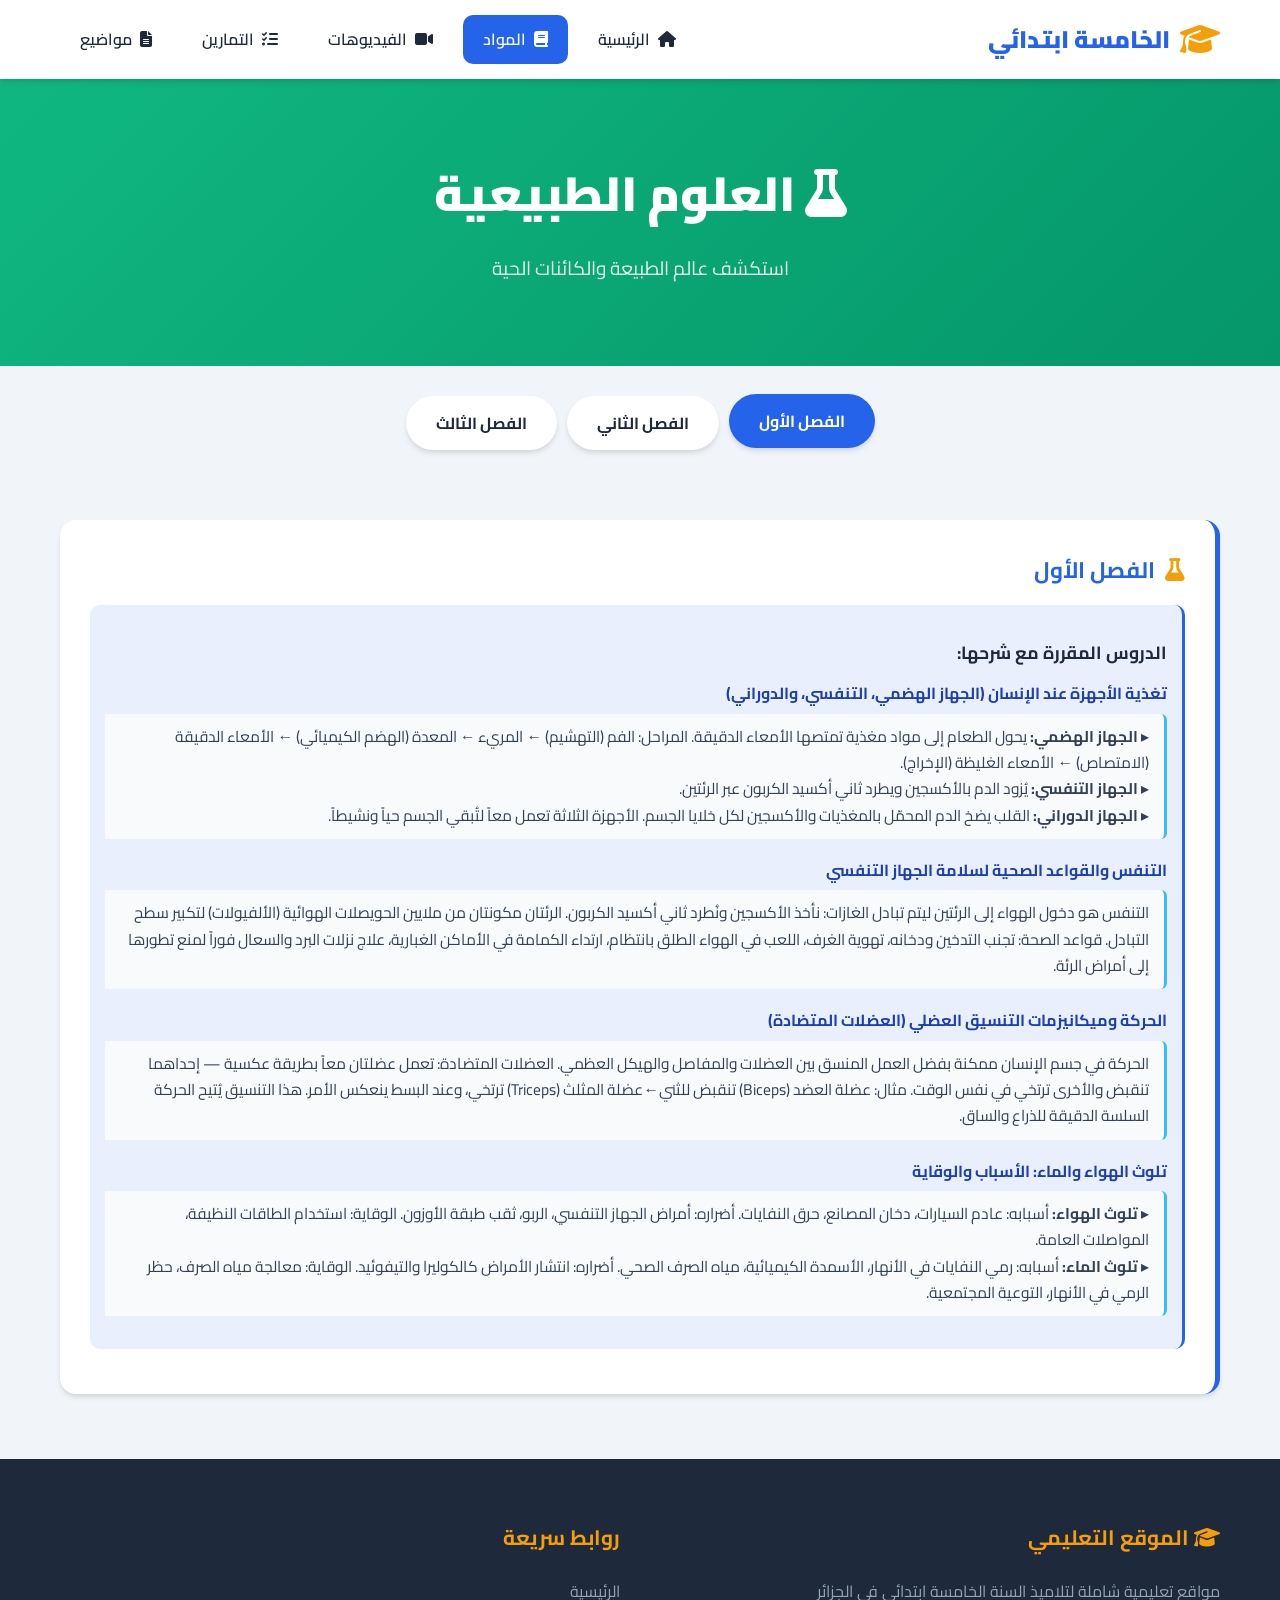
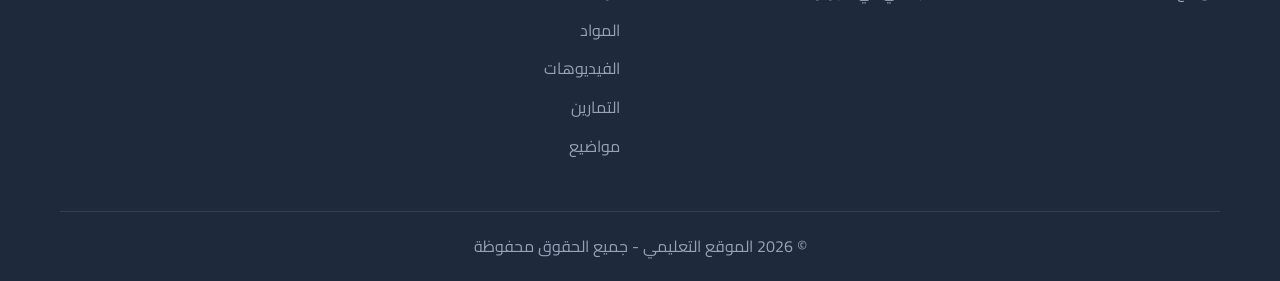
==== science.html @ 1657d635 "Add files via upload" ====
<!DOCTYPE html>
<html lang="ar" dir="rtl">
<head>
    <meta charset="UTF-8">
    <meta name="viewport" content="width=device-width, initial-scale=1.0">
    <title>العلوم الطبيعية - السنة الخامسة ابتدائي</title>
    <link rel="stylesheet" href="style.css">
    <link href="https://fonts.googleapis.com/css2?family=Cairo:wght@400;600;700;900&display=swap" rel="stylesheet">
    <link rel="stylesheet" href="https://cdnjs.cloudflare.com/ajax/libs/font-awesome/6.4.0/css/all.min.css">
</head>
<body>
    <nav class="navbar">
        <div class="container">
            <a href="index.html" class="logo">
                <i class="fas fa-graduation-cap"></i>
                الخامسة ابتدائي
            </a>
            <ul class="nav-links">
                <li><a href="index.html"><i class="fas fa-home"></i> الرئيسية</a></li>
                <li><a href="subjects.html" class="active"><i class="fas fa-book"></i> المواد</a></li>
                <li><a href="videos.html"><i class="fas fa-video"></i> الفيديوهات</a></li>
                <li><a href="tests.html"><i class="fas fa-tasks"></i> التمارين</a></li>
                <li><a href="topics.html"><i class="fas fa-file-alt"></i> مواضيع</a></li>
            </ul>
            <button class="menu-toggle" id="menuToggle">
                <i class="fas fa-bars"></i>
            </button>
        </div>
    </nav>

    <header class="page-header" style="background: linear-gradient(135deg, #10b981, #059669);">
        <h1><i class="fas fa-flask"></i> العلوم الطبيعية</h1>
        <p>استكشف عالم الطبيعة والكائنات الحية</p>
    </header>

    <div class="tabs">
        <button class="tab-btn active" data-tab="semester1">الفصل الأول</button>
        <button class="tab-btn" data-tab="semester2">الفصل الثاني</button>
        <button class="tab-btn" data-tab="semester3">الفصل الثالث</button>
    </div>

                    <div class="content-section active" data-content="semester1">
        <div class="lesson-card">
            <h3><i class="fas fa-flask"></i> الفصل الأول</h3>
            <div class="lesson-content">
                <div class="highlight">
                    <h4>الدروس المقررة مع شرحها:</h4>
                    <ul style="list-style: none; padding-right: 0;">
                        <li style="margin-bottom: 18px; line-height: 1.7;">
                            <strong style="color: #1e40af;">تغذية الأجهزة عند الإنسان (الجهاز الهضمي، التنفسي، والدوراني)</strong>
                            <p style="margin: 6px 0 0 0; color: #334155; font-size: 0.97em; padding: 10px 15px; background: #f8fafc; border-right: 3px solid #38bdf8; border-radius: 0 6px 6px 0;">▸ <b>الجهاز الهضمي:</b> يحول الطعام إلى مواد مغذية تمتصها الأمعاء الدقيقة. المراحل: الفم (التهشيم) ← المريء ← المعدة (الهضم الكيميائي) ← الأمعاء الدقيقة (الامتصاص) ← الأمعاء الغليظة (الإخراج).<br>▸ <b>الجهاز التنفسي:</b> يُزود الدم بالأكسجين ويطرد ثاني أكسيد الكربون عبر الرئتين.<br>▸ <b>الجهاز الدوراني:</b> القلب يضخ الدم المحمّل بالمغذيات والأكسجين لكل خلايا الجسم. الأجهزة الثلاثة تعمل معاً لتُبقي الجسم حياً ونشيطاً.</p>
                        </li>
                        <li style="margin-bottom: 18px; line-height: 1.7;">
                            <strong style="color: #1e40af;">التنفس والقواعد الصحية لسلامة الجهاز التنفسي</strong>
                            <p style="margin: 6px 0 0 0; color: #334155; font-size: 0.97em; padding: 10px 15px; background: #f8fafc; border-right: 3px solid #38bdf8; border-radius: 0 6px 6px 0;">التنفس هو دخول الهواء إلى الرئتين ليتم تبادل الغازات: نأخذ الأكسجين ونُطرد ثاني أكسيد الكربون. الرئتان مكونتان من ملايين الحويصلات الهوائية (الألفيولات) لتكبير سطح التبادل. قواعد الصحة: تجنب التدخين ودخانه، تهوية الغرف، اللعب في الهواء الطلق بانتظام، ارتداء الكمامة في الأماكن الغبارية، علاج نزلات البرد والسعال فوراً لمنع تطورها إلى أمراض الرئة.</p>
                        </li>
                        <li style="margin-bottom: 18px; line-height: 1.7;">
                            <strong style="color: #1e40af;">الحركة وميكانيزمات التنسيق العضلي (العضلات المتضادة)</strong>
                            <p style="margin: 6px 0 0 0; color: #334155; font-size: 0.97em; padding: 10px 15px; background: #f8fafc; border-right: 3px solid #38bdf8; border-radius: 0 6px 6px 0;">الحركة في جسم الإنسان ممكنة بفضل العمل المنسق بين العضلات والمفاصل والهيكل العظمي. العضلات المتضادة: تعمل عضلتان معاً بطريقة عكسية — إحداهما تنقبض والأخرى ترتخي في نفس الوقت. مثال: عضلة العضد (Biceps) تنقبض للثني←عضلة المثلث (Triceps) ترتخي، وعند البسط ينعكس الأمر. هذا التنسيق يُتيح الحركة السلسة الدقيقة للذراع والساق.</p>
                        </li>
                        <li style="margin-bottom: 18px; line-height: 1.7;">
                            <strong style="color: #1e40af;">تلوث الهواء والماء: الأسباب والوقاية</strong>
                            <p style="margin: 6px 0 0 0; color: #334155; font-size: 0.97em; padding: 10px 15px; background: #f8fafc; border-right: 3px solid #38bdf8; border-radius: 0 6px 6px 0;">▸ <b>تلوث الهواء:</b> أسبابه: عادم السيارات، دخان المصانع، حرق النفايات. أضراره: أمراض الجهاز التنفسي، الربو، ثقب طبقة الأوزون. الوقاية: استخدام الطاقات النظيفة، المواصلات العامة.<br>▸ <b>تلوث الماء:</b> أسبابه: رمي النفايات في الأنهار، الأسمدة الكيميائية، مياه الصرف الصحي. أضراره: انتشار الأمراض كالكوليرا والتيفوئيد. الوقاية: معالجة مياه الصرف، حظر الرمي في الأنهار، التوعية المجتمعية.</p>
                        </li>
                    </ul>
                </div>
            </div>
        </div>
    </div>

    <div class="content-section" data-content="semester2">
        <div class="lesson-card">
            <h3><i class="fas fa-flask"></i> الفصل الثاني</h3>
            <div class="lesson-content">
                <div class="highlight">
                    <h4>الدروس المقررة مع شرحها:</h4>
                    <ul style="list-style: none; padding-right: 0;">
                        <li style="margin-bottom: 18px; line-height: 1.7;">
                            <strong style="color: #1e40af;">النبات الأخضر: امتصاص الماء والأملاح المعدنية (العناصر الضرورية)</strong>
                            <p style="margin: 6px 0 0 0; color: #334155; font-size: 0.97em; padding: 10px 15px; background: #f8fafc; border-right: 3px solid #38bdf8; border-radius: 0 6px 6px 0;">النبات الأخضر يعيش ويكبر بفضل عمليتين رئيسيتين: 1) امتصاص الماء والأملاح المعدنية من التربة عبر الجذور (النسغ الخام). 2) إنتاج الغذاء في الأوراق عبر عملية البناء الضوئي باستخدام ضوء الشمس وثاني أكسيد الكربون والماء (النسغ النضيج). العناصر الضرورية للنبات: الحديد (اخضرار الأوراق)، الآزوت (النمو)، الفسفور (نمو الجذور). الأسمدة الطبيعية والكيميائية تُعوّض النقص في هذه العناصر.</p>
                        </li>
                        <li style="margin-bottom: 18px; line-height: 1.7;">
                            <strong style="color: #1e40af;">تكاثر النباتات ذات الأزهار (الإنتاش، التلقيح، وتكون البذور)</strong>
                            <p style="margin: 6px 0 0 0; color: #334155; font-size: 0.97em; padding: 10px 15px; background: #f8fafc; border-right: 3px solid #38bdf8; border-radius: 0 6px 6px 0;">1) <b>التلقيح:</b> نقل حبوب اللقاح من المأبر (أعضاء التذكير) إلى الميسم (أعضاء التأنيث) بواسطة الريح أو الحشرات أو الماء. 2) <b>الإخصاب:</b> اندماج الخلية الذكرية مع البويضة لتشكيل البُذرة. 3) <b>تكون الثمرة:</b> المبيض يتطور ليصبح ثمرة تحمي البذور. 4) <b>الإنتاش:</b> انطلاق نمو البذرة بوجود الماء والحرارة والهواء لتظهر النبتة الصغيرة.</p>
                        </li>
                        <li style="margin-bottom: 18px; line-height: 1.7;">
                            <strong style="color: #1e40af;">تكاثر النباتات عديمة الأزهار</strong>
                            <p style="margin: 6px 0 0 0; color: #334155; font-size: 0.97em; padding: 10px 15px; background: #f8fafc; border-right: 3px solid #38bdf8; border-radius: 0 6px 6px 0;">بعض النباتات لا تُنتج بذوراً وتتكاثر بطرق خضرية (لا جنسية):<br>▸ <b>العُقل (الخُصلات):</b> قطع ساقية تُغرس في التربة فتُنتج جذوراً جديدة (مثل الورد).<br>▸ <b>الأبصال:</b> أجزاء سميكة تحت الأرض مثل البصل والثوم والتيوليب.<br>▸ <b>الأرزاق (الريزومات):</b> سيقان أفقية تحت الأرض مثل القمح والنجيل.<br>▸ <b>اللقائح الخضرية:</b> كالفراولة التي تُمد خيوطاً تُنتج نباتات جديدة مماثلة لها تماماً.</p>
                        </li>
                        <li style="margin-bottom: 18px; line-height: 1.7;">
                            <strong style="color: #1e40af;">تكيف النباتات مع وسطها (مقاومة الجفاف في المناطق الصحراوية)</strong>
                            <p style="margin: 6px 0 0 0; color: #334155; font-size: 0.97em; padding: 10px 15px; background: #f8fafc; border-right: 3px solid #38bdf8; border-radius: 0 6px 6px 0;">النباتات الصحراوية طوّرت ميزات رائعة لتبقى حية في ظروف قاسية جداً:<br>▸ <b>الجذور العميقة:</b> تمتد عشرات الأمتار للوصول لمياه الطبقات الجوفية.<br>▸ <b>أوراق شوكية:</b> الأشواك بدل الأوراق تُقلل التبخّر الشديد.<br>▸ <b>ساق سميكة:</b> النباتات الرقيقة تخزّن الماء في سيقانها (كالصبار Cactus).<br>▸ <b>الشمع الواقي:</b> طبقة شمعية تُغطي الأوراق تُقلل ضياع الماء. هذه التكيفات تُعلمنا أن الحياة تجد دائماً طريقها للاستمرار.</p>
                        </li>
                    </ul>
                </div>
            </div>
        </div>
    </div>

    <div class="content-section" data-content="semester3">
        <div class="lesson-card">
            <h3><i class="fas fa-flask"></i> الفصل الثالث</h3>
            <div class="lesson-content">
                <div class="highlight">
                    <h4>الدروس المقررة مع شرحها:</h4>
                    <ul style="list-style: none; padding-right: 0;">
                        <li style="margin-bottom: 18px; line-height: 1.7;">
                            <strong style="color: #1e40af;">الكهرباء في حياتنا: الدارة الكهربائية البسيطة وقواعد الأمن الكهربائي</strong>
                            <p style="margin: 6px 0 0 0; color: #334155; font-size: 0.97em; padding: 10px 15px; background: #f8fafc; border-right: 3px solid #38bdf8; border-radius: 0 6px 6px 0;">الدارة الكهربائية البسيطة تتكون من: مولّد (بطارية) + أسلاك توصيل + مستهلك (مصباح أو محرك) + قاطع (مفتاح). الكهرباء تسري دائماً في دارة مغلقة. إذا انقطع الخط في أي مكان توقف التيار. قواعد الأمن الكهربائي: لا تلمس الأسلاك المتضررة أو المكشوفة. لا تُدخل الأجسام المعدنية في المقابس. ابتعد عن الأعمدة الكهربائية. لا تستخدم الأجهزة الكهربائية بيد مبللة. الماء موصل للكهرباء ويُسبّب الصعق.</p>
                        </li>
                        <li style="margin-bottom: 18px; line-height: 1.7;">
                            <strong style="color: #1e40af;">الكتلة والحجم (العلاقة والقياس وأدوات القياس)</strong>
                            <p style="margin: 6px 0 0 0; color: #334155; font-size: 0.97em; padding: 10px 15px; background: #f8fafc; border-right: 3px solid #38bdf8; border-radius: 0 6px 6px 0;">▸ <b>الكتلة:</b> كمية المادة في جسم ما. تُقاس بـ الكيلوغرام (كغ) أو الغرام (غ). أداة القياس: الميزان. الكتلة لا تتغير بتغير الموضع.<br>▸ <b>الحجم:</b> الحيز الذي يشغله الجسم في الفضاء. تُقاس بـ سم³ أو لتر (ل) أو مل. أداة القياس: المخبار المدرّج (للسوائل). لقياس حجم جسم لا منتظم نغمسه في سائل ونقيس الفرق في المستوى.<br>▸ <b>العلاقة:</b> جسمان بنفس الحجم قد يختلفان في الكتلة (الحديد أثقل من الخشب بنفس الحجم) وهذا ما يُسمى الكثافة.</p>
                        </li>
                        <li style="margin-bottom: 18px; line-height: 1.7;">
                            <strong style="color: #1e40af;">الهواء غاز (خصائصه، انضغاطه، وتمدده)</strong>
                            <p style="margin: 6px 0 0 0; color: #334155; font-size: 0.97em; padding: 10px 15px; background: #f8fafc; border-right: 3px solid #38bdf8; border-radius: 0 6px 6px 0;">الهواء غاز حقيقي له خصائص فيزيائية مهمة:<br>▸ <b>له كتلة:</b> الهواء الساخن أخف من الهواء البارد لأن يتمدد وكثافته تنخفض (هذا أساس عمل المنطاد).<br>▸ <b>قابل للانضغاط:</b> يمكن ضغطه في حيز أصغر (هذا أساس عمل الإطارات وخراطيم الإسعاف).<br>▸ <b>يتمدد بالحرارة:</b> كلما ارتفعت درجة الحرارة زاد حجم الهواء. التجارب المحلية: نلاحظ تمدد بالون قريب من مصدر حرارة، وانكماشه في الماء البارد.</p>
                        </li>
                        <li style="margin-bottom: 18px; line-height: 1.7;">
                            <strong style="color: #1e40af;">النفايات وكيفية تدويرها وحماية المحيط</strong>
                            <p style="margin: 6px 0 0 0; color: #334155; font-size: 0.97em; padding: 10px 15px; background: #f8fafc; border-right: 3px solid #38bdf8; border-radius: 0 6px 6px 0;">مشكلة النفايات خطر بيئي حقيقي. الحل في ثلاثة مبادئ:<br>▸ <b>التقليل (Reduce):</b> استهلاك أقل للمواد استهلاكاً مسؤولاً.<br>▸ <b>إعادة الاستخدام (Reuse):</b> إعادة استخدام الأغراض قبل رميها.<br>▸ <b>إعادة التدوير (Recycle):</b> فرز النفايات (البلاستيك، الزجاج، الورق، المعادن) لإعادة تصنيعها. الفرز يبدأ في البيت من صناديق مختلفة الألوان. التدوير يوفر الطاقة ويحمي الأشجار والأنهار ويُقلل التلوث بشكل ملحوظ.</p>
                        </li>
                    </ul>
                </div>
            </div>
        </div>
    </div>

    <footer>
        <div class="container">
            <div class="footer-content">
                <div class="footer-section">
                    <h3><i class="fas fa-graduation-cap"></i> الموقع التعليمي</h3>
                    <p>مواقع تعليمية شاملة لتلاميذ السنة الخامسة ابتدائي في الجزائر</p>
                </div>
                <div class="footer-section">
                    <h3>روابط سريعة</h3>
                    <ul>
                        <li><a href="index.html">الرئيسية</a></li>
                        <li><a href="subjects.html">المواد</a></li>
                        <li><a href="videos.html">الفيديوهات</a></li>
                        <li><a href="tests.html">التمارين</a></li>
                        <li><a href="topics.html">مواضيع</a></li>
                    </ul>
                </div>
            </div>
            <div class="footer-bottom">
                <p>&copy; 2026 الموقع التعليمي - جميع الحقوق محفوظة</p>
            </div>
        </div>
    </footer>

    <script src="script.js"></script>
</body>
</html>
---- style.css ----
* {
    margin: 0;
    padding: 0;
    box-sizing: border-box;
}

:root {
    --primary: #2563eb;
    --primary-dark: #1d4ed8;
    --secondary: #10b981;
    --accent: #f59e0b;
    --danger: #ef4444;
    --purple: #8b5cf6;
    --pink: #ec4899;
    --dark: #1e293b;
    --gray: #64748b;
    --light: #f1f5f9;
    --white: #ffffff;
    --shadow: 0 4px 6px -1px rgba(0, 0, 0, 0.1), 0 2px 4px -1px rgba(0, 0, 0, 0.06);
    --shadow-lg: 0 10px 15px -3px rgba(0, 0, 0, 0.1), 0 4px 6px -2px rgba(0, 0, 0, 0.05);
    --radius: 16px;
    --transition: all 0.3s ease;
}

body {
    font-family: 'Cairo', sans-serif;
    background: var(--light);
    color: var(--dark);
    line-height: 1.8;
    overflow-x: hidden;
}

.container {
    max-width: 1200px;
    margin: 0 auto;
    padding: 0 20px;
}

/* Navbar */
.navbar {
    background: var(--white);
    box-shadow: var(--shadow);
    position: fixed;
    width: 100%;
    top: 0;
    z-index: 1000;
    padding: 15px 0;
}

.navbar .container {
    display: flex;
    justify-content: space-between;
    align-items: center;
}

.logo {
    font-size: 1.5rem;
    font-weight: 900;
    color: var(--primary);
    text-decoration: none;
    display: flex;
    align-items: center;
    gap: 10px;
}

.logo i {
    font-size: 2rem;
    color: var(--accent);
}

.nav-links {
    display: flex;
    list-style: none;
    gap: 10px;
}

.nav-links a {
    text-decoration: none;
    color: var(--dark);
    padding: 10px 20px;
    border-radius: 10px;
    transition: var(--transition);
    font-weight: 600;
    display: flex;
    align-items: center;
    gap: 8px;
}

.nav-links a:hover,
.nav-links a.active {
    background: var(--primary);
    color: var(--white);
}

.menu-toggle {
    display: none;
    background: none;
    border: none;
    font-size: 1.5rem;
    color: var(--dark);
    cursor: pointer;
}

/* Hero */
.hero {
    background: linear-gradient(135deg, var(--primary) 0%, var(--primary-dark) 50%, var(--purple) 100%);
    min-height: 100vh;
    display: flex;
    align-items: center;
    justify-content: center;
    text-align: center;
    color: var(--white);
    position: relative;
    overflow: hidden;
    padding-top: 80px;
}

.hero-content {
    z-index: 2;
    padding: 40px 20px;
}

.hero h1 {
    font-size: 3.5rem;
    font-weight: 900;
    margin-bottom: 20px;
    text-shadow: 2px 2px 4px rgba(0, 0, 0, 0.2);
}

.hero h1 i {
    color: var(--accent);
    animation: bounce 2s infinite;
}

@keyframes bounce {
    0%, 100% { transform: translateY(0); }
    50% { transform: translateY(-10px); }
}

.subtitle {
    font-size: 1.5rem;
    margin-bottom: 10px;
    opacity: 0.95;
}

.description {
    font-size: 1.2rem;
    margin-bottom: 30px;
    opacity: 0.9;
}

.btn-primary {
    display: inline-block;
    background: var(--accent);
    color: var(--dark);
    padding: 15px 40px;
    border-radius: 50px;
    text-decoration: none;
    font-weight: 700;
    font-size: 1.1rem;
    transition: var(--transition);
    box-shadow: 0 4px 15px rgba(245, 158, 11, 0.4);
}

.btn-primary:hover {
    transform: translateY(-3px);
    box-shadow: 0 8px 25px rgba(245, 158, 11, 0.5);
}

.hero-shapes .shape {
    position: absolute;
    border-radius: 50%;
    opacity: 0.1;
}

.shape-1 {
    width: 400px;
    height: 400px;
    background: var(--white);
    top: -100px;
    right: -100px;
    animation: float 6s ease-in-out infinite;
}

.shape-2 {
    width: 300px;
    height: 300px;
    background: var(--accent);
    bottom: -50px;
    left: -50px;
    animation: float 8s ease-in-out infinite reverse;
}

.shape-3 {
    width: 200px;
    height: 200px;
    background: var(--secondary);
    top: 50%;
    left: 50%;
    animation: float 7s ease-in-out infinite;
}

@keyframes float {
    0%, 100% { transform: translateY(0) rotate(0deg); }
    50% { transform: translateY(-20px) rotate(10deg); }
}

/* Features */
.features {
    padding: 100px 0;
    background: var(--white);
}

.section-title {
    text-align: center;
    font-size: 2.5rem;
    font-weight: 900;
    margin-bottom: 60px;
    color: var(--dark);
    position: relative;
}

.section-title::after {
    content: '';
    display: block;
    width: 100px;
    height: 5px;
    background: linear-gradient(90deg, var(--primary), var(--accent));
    margin: 15px auto 0;
    border-radius: 10px;
}

.features-grid {
    display: grid;
    grid-template-columns: repeat(auto-fit, minmax(250px, 1fr));
    gap: 30px;
}

.feature-card {
    background: var(--light);
    padding: 40px 30px;
    border-radius: var(--radius);
    text-align: center;
    transition: var(--transition);
    border: 2px solid transparent;
}

.feature-card:hover {
    transform: translateY(-10px);
    border-color: var(--primary);
    box-shadow: var(--shadow-lg);
}

.feature-icon {
    width: 80px;
    height: 80px;
    background: linear-gradient(135deg, var(--primary), var(--purple));
    border-radius: 50%;
    display: flex;
    align-items: center;
    justify-content: center;
    margin: 0 auto 20px;
}

.feature-icon i {
    font-size: 2rem;
    color: var(--white);
}

.feature-card h3 {
    font-size: 1.3rem;
    margin-bottom: 15px;
    color: var(--dark);
}

.feature-card p {
    color: var(--gray);
    font-size: 0.95rem;
}

/* Subjects */
.subjects-preview {
    padding: 100px 0;
}

.subjects-grid {
    display: grid;
    grid-template-columns: repeat(auto-fit, minmax(280px, 1fr));
    gap: 25px;
}

.subject-card {
    background: var(--white);
    padding: 35px 25px;
    border-radius: var(--radius);
    text-decoration: none;
    color: var(--dark);
    transition: var(--transition);
    position: relative;
    overflow: hidden;
    border: 3px solid transparent;
}

.subject-card::before {
    content: '';
    position: absolute;
    top: 0;
    right: 0;
    width: 100%;
    height: 5px;
}

.subject-card.math::before { background: var(--primary); }
.subject-card.science::before { background: var(--secondary); }
.subject-card.arabic::before { background: var(--accent); }
.subject-card.french::before { background: var(--purple); }
.subject-card.history::before { background: var(--danger); }
.subject-card.islamic::before { background: var(--pink); }
.subject-card.civic::before { background: #06b6d4; }

.subject-card:hover {
    transform: translateY(-8px);
    box-shadow: var(--shadow-lg);
}

.subject-card.math:hover { border-color: var(--primary); }
.subject-card.science:hover { border-color: var(--secondary); }
.subject-card.arabic:hover { border-color: var(--accent); }
.subject-card.french:hover { border-color: var(--purple); }
.subject-card.history:hover { border-color: var(--danger); }
.subject-card.islamic:hover { border-color: var(--pink); }
.subject-card.civic:hover { border-color: #06b6d4; }

.subject-card i {
    font-size: 3rem;
    margin-bottom: 15px;
}

.subject-card.math i { color: var(--primary); }
.subject-card.science i { color: var(--secondary); }
.subject-card.arabic i { color: var(--accent); }
.subject-card.french i { color: var(--purple); }
.subject-card.history i { color: var(--danger); }
.subject-card.islamic i { color: var(--pink); }
.subject-card.civic i { color: #06b6d4; }

.subject-card h3 {
    font-size: 1.4rem;
    margin-bottom: 10px;
}

.subject-card p {
    color: var(--gray);
    font-size: 0.9rem;
    margin-bottom: 15px;
}

.subject-count {
    display: inline-block;
    background: var(--light);
    padding: 5px 15px;
    border-radius: 20px;
    font-size: 0.85rem;
    font-weight: 600;
    color: var(--primary);
}

/* CTA Section */
.cta-section {
    background: linear-gradient(135deg, var(--primary), var(--purple));
    padding: 80px 0;
    text-align: center;
    color: var(--white);
}

.cta-section h2 {
    font-size: 2.5rem;
    margin-bottom: 15px;
}

.cta-section p {
    font-size: 1.2rem;
    margin-bottom: 30px;
    opacity: 0.9;
}

.cta-section .btn-primary {
    background: var(--white);
    color: var(--primary);
}

/* Footer */
footer {
    background: var(--dark);
    color: var(--white);
    padding: 60px 0 20px;
}

.footer-content {
    display: grid;
    grid-template-columns: repeat(auto-fit, minmax(250px, 1fr));
    gap: 40px;
    margin-bottom: 40px;
}

.footer-section h3 {
    font-size: 1.3rem;
    margin-bottom: 20px;
    color: var(--accent);
}

.footer-section p {
    color: #94a3b8;
    line-height: 1.8;
}

.footer-section ul {
    list-style: none;
}

.footer-section ul li {
    margin-bottom: 10px;
}

.footer-section ul a {
    color: #94a3b8;
    text-decoration: none;
    transition: var(--transition);
}

.footer-section ul a:hover {
    color: var(--accent);
    padding-right: 10px;
}

.social-links {
    display: flex;
    gap: 15px;
}

.social-links a {
    width: 45px;
    height: 45px;
    background: rgba(255, 255, 255, 0.1);
    border-radius: 50%;
    display: flex;
    align-items: center;
    justify-content: center;
    color: var(--white);
    text-decoration: none;
    transition: var(--transition);
    font-size: 1.2rem;
}

.social-links a:hover {
    background: var(--accent);
    color: var(--dark);
    transform: translateY(-3px);
}

.footer-bottom {
    text-align: center;
    padding-top: 20px;
    border-top: 1px solid rgba(255, 255, 255, 0.1);
    color: #94a3b8;
}

/* Subject Page Styles */
.page-header {
    background: linear-gradient(135deg, var(--primary), var(--purple));
    padding: 150px 0 80px;
    color: var(--white);
    text-align: center;
}

.page-header h1 {
    font-size: 3rem;
    font-weight: 900;
    margin-bottom: 15px;
}

.page-header p {
    font-size: 1.2rem;
    opacity: 0.9;
}

/* Tabs */
.tabs {
    display: flex;
    justify-content: center;
    gap: 10px;
    padding: 30px 20px;
    flex-wrap: wrap;
}

.tab-btn {
    padding: 12px 30px;
    border: none;
    background: var(--white);
    border-radius: 50px;
    font-family: 'Cairo', sans-serif;
    font-size: 1rem;
    font-weight: 700;
    cursor: pointer;
    transition: var(--transition);
    color: var(--dark);
    box-shadow: var(--shadow);
}

.tab-btn:hover,
.tab-btn.active {
    background: var(--primary);
    color: var(--white);
    transform: translateY(-2px);
}

/* Content Sections */
.content-section {
    padding: 40px 20px;
    max-width: 1200px;
    margin: 0 auto;
    display: none;
}

.content-section.active {
    display: block;
}

.lesson-card {
    background: var(--white);
    border-radius: var(--radius);
    padding: 30px;
    margin-bottom: 25px;
    box-shadow: var(--shadow);
    transition: var(--transition);
    border-right: 5px solid var(--primary);
}

.lesson-card:hover {
    transform: translateY(-5px);
    box-shadow: var(--shadow-lg);
}

.lesson-card h3 {
    font-size: 1.4rem;
    color: var(--primary);
    margin-bottom: 15px;
    display: flex;
    align-items: center;
    gap: 10px;
}

.lesson-card h3 i {
    color: var(--accent);
}

.lesson-content {
    color: var(--gray);
    line-height: 2;
}

.lesson-content h4 {
    color: var(--dark);
    font-size: 1.1rem;
    margin: 15px 0 10px;
}

.lesson-content ul {
    padding-right: 25px;
    margin: 10px 0;
}

.lesson-content ul li {
    margin-bottom: 8px;
}

.lesson-content .highlight {
    background: linear-gradient(120deg, rgba(37, 99, 235, 0.1) 0%, rgba(37, 99, 235, 0.1) 100%);
    padding: 15px;
    border-radius: 10px;
    margin: 15px 0;
    border-right: 3px solid var(--primary);
}

/* Video Grid */
.video-grid {
    display: grid;
    grid-template-columns: repeat(auto-fit, minmax(300px, 1fr));
    gap: 25px;
    padding: 20px;
    max-width: 1200px;
    margin: 0 auto;
}

.video-card {
    background: var(--white);
    border-radius: var(--radius);
    overflow: hidden;
    box-shadow: var(--shadow);
    transition: var(--transition);
}

.video-card:hover {
    transform: translateY(-5px);
    box-shadow: var(--shadow-lg);
}

.video-card iframe {
    width: 100%;
    height: 200px;
    border: none;
}

.video-info {
    padding: 20px;
}

.video-info h3 {
    font-size: 1.1rem;
    margin-bottom: 10px;
    color: var(--dark);
}

.video-info p {
    color: var(--gray);
    font-size: 0.9rem;
}

/* Test Styles */
.test-section {
    padding: 40px 20px;
    max-width: 1000px;
    margin: 0 auto;
}

.test-card {
    background: var(--white);
    border-radius: var(--radius);
    padding: 30px;
    margin-bottom: 25px;
    box-shadow: var(--shadow);
}

.test-card h3 {
    font-size: 1.3rem;
    color: var(--primary);
    margin-bottom: 20px;
}

.question {
    margin-bottom: 25px;
    padding: 20px;
    background: var(--light);
    border-radius: 12px;
}

.question h4 {
    font-size: 1.1rem;
    margin-bottom: 15px;
    color: var(--dark);
}

.options {
    display: flex;
    flex-direction: column;
    gap: 10px;
}

.option {
    padding: 12px 20px;
    background: var(--white);
    border: 2px solid #e2e8f0;
    border-radius: 10px;
    cursor: pointer;
    transition: var(--transition);
    font-family: 'Cairo', sans-serif;
    font-size: 1rem;
    text-align: right;
}

.option:hover {
    border-color: var(--primary);
    background: rgba(37, 99, 235, 0.05);
}

.option.correct {
    background: rgba(16, 185, 129, 0.1);
    border-color: var(--secondary);
    color: var(--secondary);
}

.option.wrong {
    background: rgba(239, 68, 68, 0.1);
    border-color: var(--danger);
    color: var(--danger);
}

.check-btn {
    display: inline-block;
    background: var(--primary);
    color: var(--white);
    padding: 12px 30px;
    border: none;
    border-radius: 10px;
    font-family: 'Cairo', sans-serif;
    font-size: 1rem;
    font-weight: 700;
    cursor: pointer;
    transition: var(--transition);
    margin-top: 15px;
}

.check-btn:hover {
    background: var(--primary-dark);
    transform: translateY(-2px);
}

.score-display {
    text-align: center;
    padding: 20px;
    background: linear-gradient(135deg, var(--primary), var(--purple));
    border-radius: var(--radius);
    color: var(--white);
    margin-top: 20px;
    display: none;
}

.score-display h3 {
    font-size: 1.5rem;
    color: var(--white);
}

/* Responsive */
@media (max-width: 768px) {
    .nav-links {
        display: none;
        position: absolute;
        top: 100%;
        right: 0;
        left: 0;
        background: var(--white);
        flex-direction: column;
        padding: 20px;
        box-shadow: var(--shadow-lg);
    }

    .nav-links.active {
        display: flex;
    }

    .menu-toggle {
        display: block;
    }

    .hero h1 {
        font-size: 2rem;
    }

    .subtitle {
        font-size: 1.2rem;
    }

    .section-title {
        font-size: 1.8rem;
    }

    .page-header h1 {
        font-size: 2rem;
    }
}

/* Topic Viewer Modal */
.topic-viewer-modal {
    display: none;
    position: fixed;
    top: 0; left: 0; right: 0; bottom: 0;
    background: rgba(15, 23, 42, 0.95);
    z-index: 1000;
    flex-direction: column;
}
.topic-viewer-modal.open {
    display: flex;
}
.viewer-header {
    background: #0f172a;
    color: white;
    padding: 15px 20px;
    display: flex;
    justify-content: space-between;
    align-items: center;
    border-bottom: 1px solid #1e293b;
}
.viewer-header h3 {
    margin: 0;
}
.viewer-controls {
    display: flex;
    gap: 15px;
    align-items: center;
}
.viewer-controls button {
    background: #1e293b;
    border: 1px solid #334155;
    color: white;
    width: 40px;
    height: 40px;
    border-radius: 5px;
    font-size: 1.1rem;
    cursor: pointer;
    transition: 0.2s;
}
.viewer-controls button:hover {
    background: #38bdf8;
    color: #0f172a;
}
.viewer-controls .close-btn {
    background: #ef4444;
    border-color: #ef4444;
}
.viewer-controls .close-btn:hover {
    background: #dc2626;
    color: white;
}
.zoom-level {
    font-weight: bold;
    min-width: 50px;
    text-align: center;
    direction: ltr; /* keep % on right */
}
.viewer-body {
    flex-grow: 1;
    overflow: auto;
    display: flex;
    justify-content: center;
    align-items: flex-start;
    padding: 20px;
}
.document-container {
    transition: transform 0.2s ease-out;
    transform-origin: top center;
}
.document-container img {
    max-width: 800px;
    width: 100%;
    box-shadow: 0 4px 20px rgba(0,0,0,0.5);
    background: white;
}
.viewer-footer {
    background: #0f172a;
    color: white;
    padding: 15px 30px;
    display: flex;
    justify-content: space-between;
    align-items: center;
    border-top: 1px solid #1e293b;
}
.viewer-footer button {
    background: #38bdf8;
    color: #0f172a;
    border: none;
    padding: 8px 20px;
    border-radius: 20px;
    font-weight: bold;
    cursor: pointer;
    font-family: inherit;
    transition: 0.2s;
}
.viewer-footer button:hover {
    background: #0284c7;
    color: white;
}
.viewer-footer button:disabled {
    background: #334155;
    color: #64748b;
    cursor: not-allowed;
}
.page-indicator {
    font-weight: bold;
    font-size: 1.1rem;
}
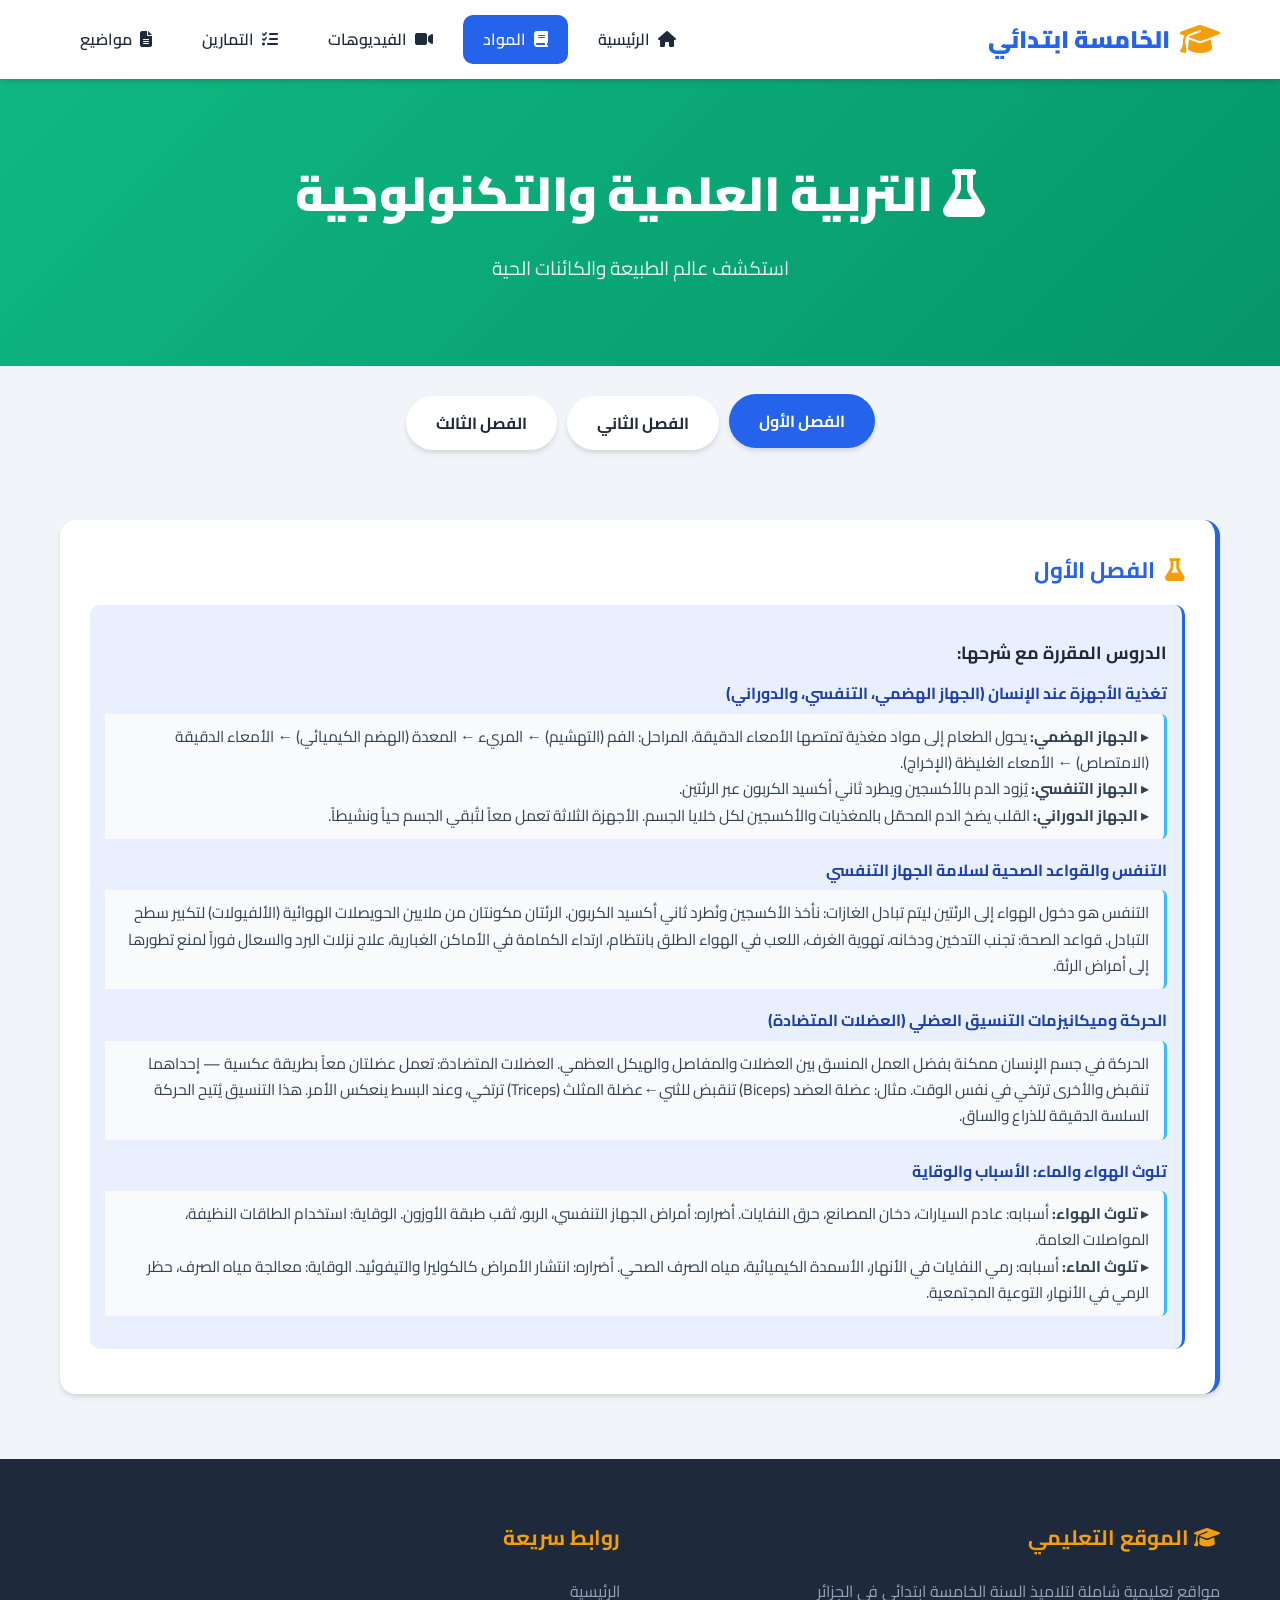
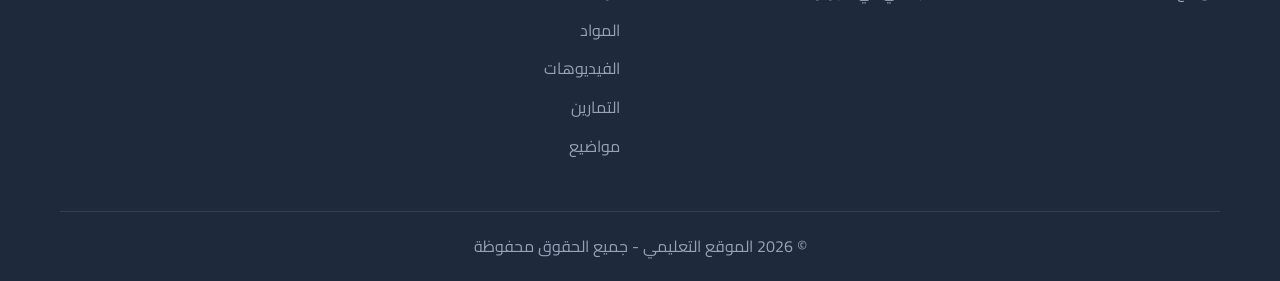
==== commit 7767e9b9: "Add files via upload" ====
--- a/science.html
+++ b/science.html
@@ -3,7 +3,7 @@
 <head>
     <meta charset="UTF-8">
     <meta name="viewport" content="width=device-width, initial-scale=1.0">
-    <title>العلوم الطبيعية - السنة الخامسة ابتدائي</title>
+    <title>التربية العلمية والتكنولوجية - السنة الخامسة ابتدائي</title>
     <link rel="stylesheet" href="style.css">
     <link href="https://fonts.googleapis.com/css2?family=Cairo:wght@400;600;700;900&display=swap" rel="stylesheet">
     <link rel="stylesheet" href="https://cdnjs.cloudflare.com/ajax/libs/font-awesome/6.4.0/css/all.min.css">
@@ -29,7 +29,7 @@
     </nav>
 
     <header class="page-header" style="background: linear-gradient(135deg, #10b981, #059669);">
-        <h1><i class="fas fa-flask"></i> العلوم الطبيعية</h1>
+        <h1><i class="fas fa-flask"></i> التربية العلمية والتكنولوجية</h1>
         <p>استكشف عالم الطبيعة والكائنات الحية</p>
     </header>
 
